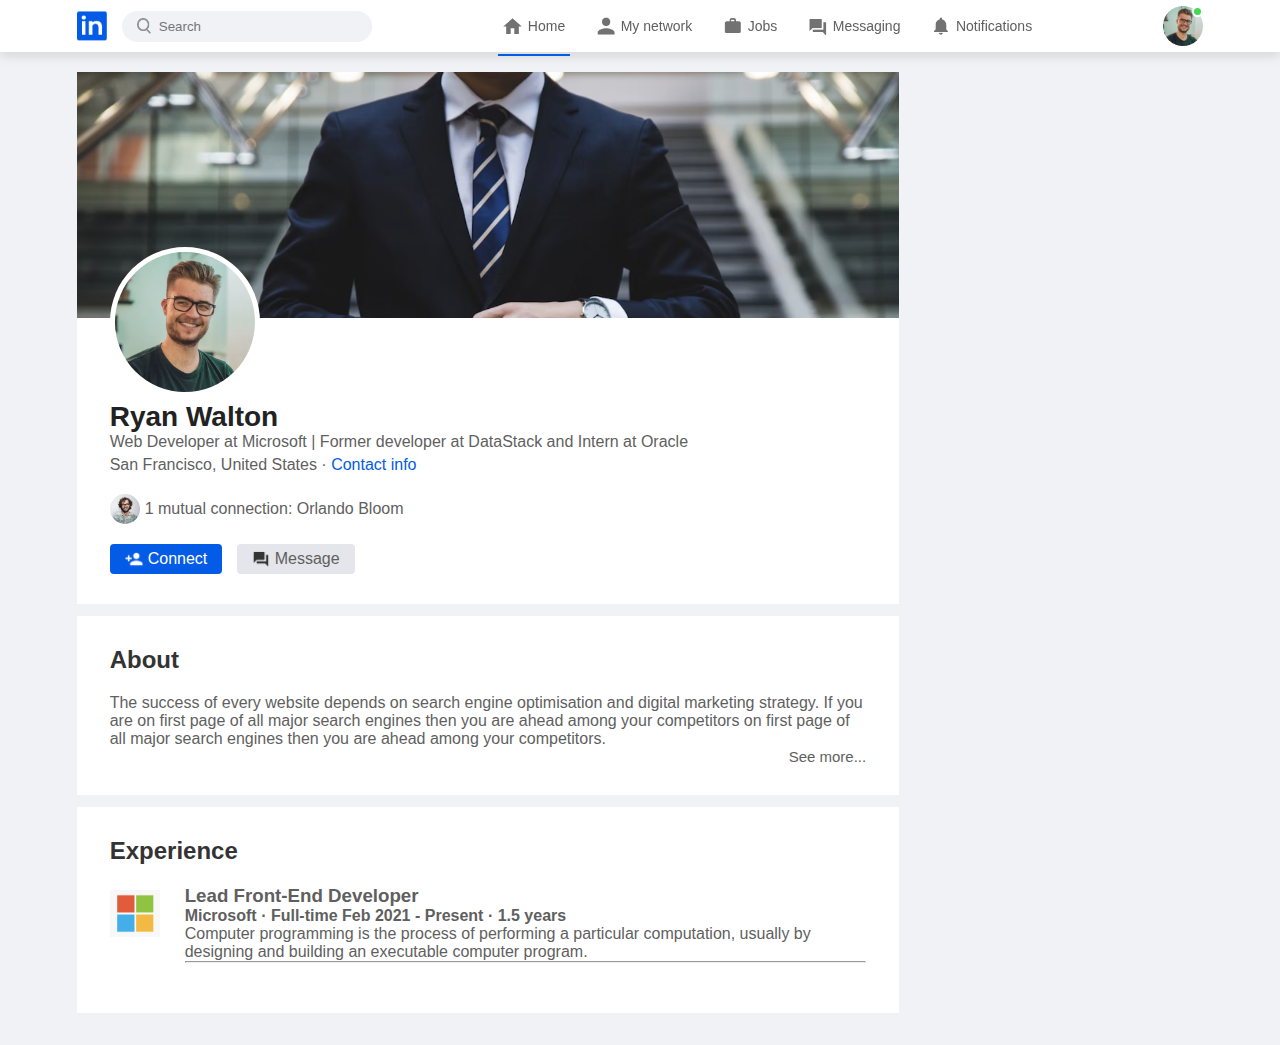
==== profile.html @ 848005b7 ".." ====
<!DOCTYPE html>
<html lang="en">
<head>
    <meta charset="UTF-8">
    <meta http-equiv="X-UA-Compatible" content="IE=edge">
    <meta name="viewport" content="width=device-width, initial-scale=1.0">
    <title>Social Media Website</title>
    <link rel="stylesheet" href="style.css">
</head>
<body>

<nav class="navbar">
    <div class="navbar-left">
        <a href="index.html" class="logo"><img src="images/logo.png"> </a>
        <div class="search-box">
            <img src="images/search.png">
            <input type="text" placeholder="Search">
        </div>
    </div>
    <div class="navbar-center">
        <ul>
            <li><a href="#" class="active-link"><img src="images/home.png"><span>Home</span> </a> </li>
            <li><a href="#"><img src="images/network.png"><span>My network</span> </a> </li>
            <li><a href="#"><img src="images/jobs.png"><span>Jobs</span> </a> </li>
            <li><a href="#"><img src="images/message.png"><span>Messaging</span> </a> </li>
            <li><a href="#"><img src="images/notification.png"><span>Notifications</span> </a> </li>
        </ul>
    </div>
    <div class="navbar-right">
        <div class="online">
            <img src="images/user-1.png" class="nav-profile-img" onclick="toggleMenu()">
        </div>
    </div>
<!-----------profile-drop-down-menu-------->
<div class="profile-menu-wrap" id="profileMenu">
    <div class="profile-menu">
        <div class="user-info">
            <img src="images/user-1.png">
            <div>
                <h3>Ryan Walton</h3>
                <a href="#">See your profile</a>
            </div>
        </div>
        <hr>
        <a href="#" class="profile-menu-link">
            <img src="images/feedback.png">
            <p>Give Feedback</p>
            <span>></span>
        </a>
        <a href="#" class="profile-menu-link">
            <img src="images/setting.png">
            <p>Settings & Privacy</p>
            <span>></span>
        </a>
        <a href="#" class="profile-menu-link">
            <img src="images/help.png">
            <p>Help & Support</p>
            <span>></span>
        </a>
        <a href="#" class="profile-menu-link">
            <img src="images/display.png">
            <p>Display & Accessibility</p>
            <span>></span>
        </a>
        <a href="#" class="profile-menu-link">
            <img src="images/logout.png">
            <p>Logout</p>
            <span>></span>
        </a>
    </div>
</div>



</nav>


<!-----------navbar close------------>

<div class="container">
<div class="profile-main">
    <div class="profile-container">
        <img src="images/cover-pic.png" width="100%">
        <div class="profile-container-inner">
            <img src="images/user-1.png" class="profile-pic">
            <h1>Ryan Walton</h1>
            <b>Web Developer at Microsoft | Former developer at DataStack
            and Intern at Oracle</b>
            <p>San Francisco, United States &middot; <a href="#">Contact info</a></p>
            <div class="mutual-connection">
                <img src="images/user-2.png">
                <span>1 mutual connection: Orlando Bloom</span>
            </div>
            <div class="profile-btn">
                <a href="#" class="primary-btn"><img src="images/connect.png">Connect</a>
                <a href="#"><img src="images/chat.png">Message</a>
            </div>
        </div>
    </div>

    <div class="profile-description">
        <h2>About</h2>
        <p>The success of every website depends on search engine optimisation and digital 
        marketing strategy. If you are on first page of all major search engines then you 
        are ahead among your competitors on first page of all major search engines then you 
        are ahead among your competitors.</p>
        <a href="#" class="see-more-link">See more...</a>
    </div>
    <div class="profile-description">
        <h2>Experience</h2>
        <div class="profile-desc-row">
            <img src="images/microsoft.png">
            <div>
                <h3>Lead Front-End Developer</h3>
                <b>Microsoft &middot; Full-time</b>
                <b>Feb 2021 - Present &middot; 1.5 years</b>
                <p>Computer programming is the process of performing a particular
                computation, usually by designing and building an executable computer 
                program.</p>
                <hr>
            </div>
        </div>
    </div>

</div>

<!-----------profile-sidebar------------>

    <div class="profile-sidebar"></div>
</div>
    
<script>

    let profileMenu = document.getElementById("profileMenu");

    function toggleMenu(){
        profileMenu.classList.toggle("open-menu");
    }

</script>

</body>
</html>
---- style.css ----
*{
    margin: 0;
    padding: 0;
    font-family: 'Poppins', sans-serif;
    box-sizing: border-box;
}
body{
    background: #f0f2f5;
    color: #5f5f5f;
}
a{
    text-decoration: none;
    color: #5f5f5f;
}
.navbar{
    display: flex;
    align-items: center;
    justify-content: space-between;
    background: #fff;
    padding: 6px 6%;
    position: sticky;
    top: 0;
    z-index: 100;
    box-shadow: 0 5px 10px rgba(0, 0, 0, 0.1);
}
.logo img{
    width: 30px;
    margin-right: 15px;
    display: block;
}
.navbar-center ul li{
    display: inline-block;
    list-style: none;
}
.navbar-center ul li a{
    display: flex;
    align-items: center;
    font-size: 14px;
    margin: 5px 8px;
    padding-right: 5px;
    position: relative;
}
.navbar-center ul li a img{
    width: 30px;
}
.navbar-center ul li a::after{
    content: '';
    width: 0;
    height: 2px;
    background: #045be6;
    position: absolute;
    bottom: -15px;
    transition: width 0.3s;
}
.navbar-center ul li a:hover::after,
.navbar-center ul li a.active-link::after
{
    width: 100%;
}
.nav-profile-img{
    width: 40px;
    border-radius: 50%;
    display: block;
    cursor: pointer;
    position: relative;
}
.online{
    position: relative;
}
.online::after{
    content: '';
    width: 7px;
    height: 7px;
    border: 2px solid #fff;
    border-radius: 50%;
    right: 0px;
    top: 0px;
    background: #41db51;
    position: absolute;
}
.search-box{
    background: #f0f2f5;
    width: 250px;
    border-radius: 20px;
    display: flex;
    align-items: center;
    padding: 0 15px;
}
.navbar-left{
    display: flex;
    align-items: center;
}
.search-box img{
    width: 14px;
}
.search-box input{
    width: 100%;
    background: transparent;
    padding: 8px;
    outline: none;
    border: 0;
}

/*-------------------navbar end ----------------*/

.container{
    padding: 20px 6%;
    display: flex;
    flex-wrap: wrap;
    justify-content: space-between;
}

/*-------------------left sidebar------------*/

.left-sidebar{
    flex-basis: 25%;
    align-self: flex-start;
    position: sticky;
    top: 73px;
}
.sidebar-profile-box{
    background: #fff;
}
.sidebar-profile-info{
    padding: 0 25px;
}
.sidebar-profile-info img{
    width: 90px;
    border-radius: 50%;
    background: #fff;
    padding: 4px;
    margin-top: -45px;
}
.sidebar-profile-info h1{
    font-size: 20px;
    font-weight: 600;
    color: #222;
}
.sidebar-profile-info h3{
    font-size: 14px;
    font-weight: 500;
    color: #777;
}
.sidebar-profile-info ul{
    list-style: none;
    margin: 20px 0;
}
.sidebar-profile-info ul li{
    width: 100%;
    margin: 5px 0;
    font-size: 13px;
}
.sidebar-profile-info ul li span{
    float: right;
    color: #045be6;
}
.sidebar-profile-link{
    display: flex;
    align-items: center;
    border-top: 1px solid #ccc;
}
.sidebar-profile-link a{
    flex-basis: 50%;
    display: flex;
    align-items: center;
    justify-content: center;
    padding: 15px 0;
    font-size: 13px;
    border-left: 1px solid #ccc;
}
.sidebar-profile-link a:first-child{
    border-left: 0;
}
.sidebar-profile-link a img{
    width: 20px;
    margin-right: 10px;
}
.sidebar-activity{
    background: #fff;
    padding: 5px 25px;
    margin: 12px 0;
}
.sidebar-activity h3{
    color: #777;
    font-size: 14px;
    font-weight: 500;
    margin: 20px 0 10px;
}
.sidebar-activity a{
    display: flex;
    align-items: center;
    font-size: 12px;
    font-weight: 500;
    color: #888;
    margin: 3px 0;
}
.sidebar-activity a img{
    width: 20px;
    margin-right: 10px;
}
.discover-more-link{
    border-top: 1px solid #ccc;
    text-align: center;
    margin-top: 20px;
    margin-left: -25px;
    margin-right: -25px;
}
.discover-more-link a{
    color: #045be6;
    display: inline-block;
    margin: 10px 0;
}

/*-------------------right sidebar------------*/
.right-sidebar{
    flex-basis: 25%;
    align-self: flex-start;
    position: sticky;
    top: 73px;
}
.sidebar-news{
    background: #fff;
    padding: 10px 25px;
}
.info-icon{
    width: 15px;
    float: right;
    margin-top: 15px;
}
.sidebar-news h3{
    font-size: 18px;
    font-weight: 600;
    color: #333;
    margin: 10px 0 30px;
}
.sidebar-news a{
    display: block;
    font-size: 12px;
    font-weight: 600;
    margin-top: 10px;
    margin-bottom: -5px;
}
.sidebar-news span{
    font-size: 12px;
}
.sidebar-news .read-more-link{
    color: #045be6;
    font-weight: 500;
    margin: 20px 0 10px;
}
.sidebar-ad{
    background: #fff;
    padding: 15px 25px;
    text-align: center;
    margin: 12px 0;
    font-size: 12px;
}
.sidebar-ad img{
    width: 60px;
    border-radius: 50%;
    margin: 4px;
}
.sidebar-ad small{
    float: right;
    font-weight: 500;
}
.sidebar-ad p{
    margin-top: 30px;
    margin-bottom: 10px;
}
.sidebar-ad b{
    display: block;
    font-weight: 500;
    margin-top: 10px;
}
.ad-link{
    display: inline-block;
    border: 1px solid #045be6;
    border-radius: 30px;
    padding: 5px 15px;
    color: #045be6;
    font-weight: 500;
    margin: 20px auto 10px;
}
.sidebar-useful-links{
    padding: 15px 25px;
    text-align: center;
}
.sidebar-useful-links a{
    display: inline-block;
    font-size: 14px;
    margin: 4px 2px;
}
.copyright-msg{
    display: flex;
    align-items: center;
    justify-content: center;
    font-size: 12px;
    margin-top: 10px;
    font-weight: 500;
}
.copyright-msg img{
    width: 18px;
    margin-right: 4px;
}

/*-------------------main content------------*/
.main-content{
    flex-basis: 47%;
}
.create-post{
    background: #fff;
}
.create-post-input{
    padding: 20px 25px 10px;
    display: flex;
    align-items: flex-start;
}
.create-post-input img{
    width: 35px;
    border-radius: 50%;
    margin-right: 10px;
}
.create-post-input textarea{
    width: 100%;
    border: 0;
    outline: 0;
    resize: none;
    background: transparent;
    margin-top: 8px;
}
::placeholder{
    font-weight: 500;
}
.create-post-links{
    display: flex;
    align-items: flex-start;
}
.create-post-links li{
    list-style: none;
    border-top: 1px solid #ccc;
    border-right: 1px solid #ccc;
    flex-basis: 25%;
    height: 40px;
    font-size: 13px;
    display: flex;
    align-items: center;
    justify-content: center;
    cursor: pointer;
}
.create-post-links li img{
    width: 15px;
    margin-right: 5px;
}
.create-post-links li:last-child{
    background: #045be6;
    color: #fff;
    border-top: 0;
    border-right: 0;
}
.sort-by{
    display: flex;
    align-items: center;
    margin: 10px 0;
}
.sort-by hr{
    flex: 1;
    border: 0;
    height: 1px;
    background: #ccc;
}
.sort-by p{
    font-size: 13px;
    padding-left: 5px;
}
.sort-by p span{
    font-weight: 600;
    cursor: pointer;
}
.sort-by p span img{
    width: 12px;
    margin-left: 3px;
}
.post{
    background: #fff;
    padding: 20px 25px 5px;
    margin: 5px 0 15px;
}
.post-author{
    display: flex;
    align-items: flex-start;
    margin-bottom: 20px;
}
.post-author img{
    width: 35px;
    border-radius: 50%;
    margin-right: 10px;
    margin-top: 5px;
}
.post-author h1{
    font-size: 18px;
    font-weight: 600;
    color: #333;
}
.post-author small{
    display: block;
    margin-bottom: -2px;
}
.post p{
    font-size: 14px;
    margin-bottom: 15px;
}
.post-stats{
    display: flex;
    flex-wrap: wrap;
    align-items: center;
    justify-content: space-between;
    font-size: 12px;
    border-bottom: 1px solid #ccc;
    padding-bottom: 6px;
}
.post-stats div{
    display: flex;
    align-items: center;
}
.post-stats img{
    width: 15px;
    margin-right: -5px;
}
.liked-users{
    margin-left: 10px;
}
.post-activity{
    display: flex;
    align-items: center;
    justify-content: space-between;
    padding: 10px 0;
    font-size: 14px;
    font-weight: 500;
}
.post-activity div{
    display: flex;
    align-items: center;
}
.post-activity-user-icon{
    width: 22px;
    border-radius: 50%;
}
.post-activity-arrow-icon{
    width: 12px;
    margin-left: 5px;
}
.post-activity-link img{
    width: 18px;
    margin-right: 8px;
}
/*-----------------profile-drop-down-menu---------------*/
.profile-menu-wrap{
    position: absolute;
    top: 100%;
    right: 5%;
    width: 320px;
    max-height: 0;
    overflow: hidden;
    transition: max-height 0.5s;
}
.profile-menu-wrap.open-menu{
    max-height: 400px;
}
.profile-menu{
    background: #222;
    color: #fff;
    padding: 20px;
    margin: 10px;
}
.user-info{
    display: flex;
    align-items: center;
}
.user-info img{
    width: 50px;
    border-radius: 50%;
    margin-right: 15px;
}
.user-info h3{
    font-weight: 500;
    margin-bottom: -7px;
}
.user-info a{
    color: #c9dbf8;
    font-size: 13px;
}
.profile-menu hr{
    border: 0;
    height: 1px;
    width: 100%;
    background: #fff;
    margin: 15px 0 10px;
}
.profile-menu-link{
    display: flex;
    align-items: center;
    color: #fff;
    margin: 12px 0;
    font-size: 14px;
}
.profile-menu-link p{
    width: 100%;
}
.profile-menu-link img{
    width: 35px;
    border-radius: 50%;
    margin-right: 15px;
}

/*--------------profile-page-----------*/
.profile-main{
    flex-basis: 73%;
}
.profile-sidebar{
    flex-basis: 25%;
    align-self: flex-start;
    position: sticky;
    top: 73%;
}
.profile-container{
    background: #fff;
}
.profile-container-inner{
    padding: 0 4% 10px;
}
.profile-pic{
    width: 150px;
    border-radius: 50%;
    margin-top: -75px;
    padding: 5px;
    background: #fff;
}
.profile-container h1{
    font-size: 28px;
    font-weight: 600;
    color: #222;
}
.profile-container b{
    font-weight: 500;
}
.profile-container p{
    margin-top: 5px
}
.profile-container p a{
    color: #045be6;
    font-weight: 500;
}
.mutual-connection{
    display: flex;
    align-items: center;
    margin: 20px 0;
}
.mutual-connection img{
    width: 30px;
    border-radius: 50%;
    margin-right: 5px;
}
.profile-btn{
    margin: 20px 0;
}
.profile-btn a{
    display: inline-flex;
    align-items: center;
    background: #e4e6eb;
    padding: 6px 15px;
    border-radius: 4px;
    margin-right: 10px;
}
.profile-btn a img{
    width: 18px;
    margin-right: 5px;
}
.profile-btn .primary-btn{
    background: #045be6;
    color: #fff;
}
.profile-description{
    background: #fff;
    padding: 20px 4% 30px;
    margin: 12px 0;
}
.profile-description h2{
    color: #333;
    margin: 10px 0 20px;
    font-weight: 600;
}
.see-more-link{
    display: block;
    text-align: right;
    font-size: 15px;
}
.profile-desc-row{
    display: flex;
    align-items: flex-start;
    margin: 20px 0;
}
.profile-desc-row img{
    width: 50px;
    margin-right: 25px;
    margin-top: 5px;
}
.profile-desc-row div{
    width: 100%;
}
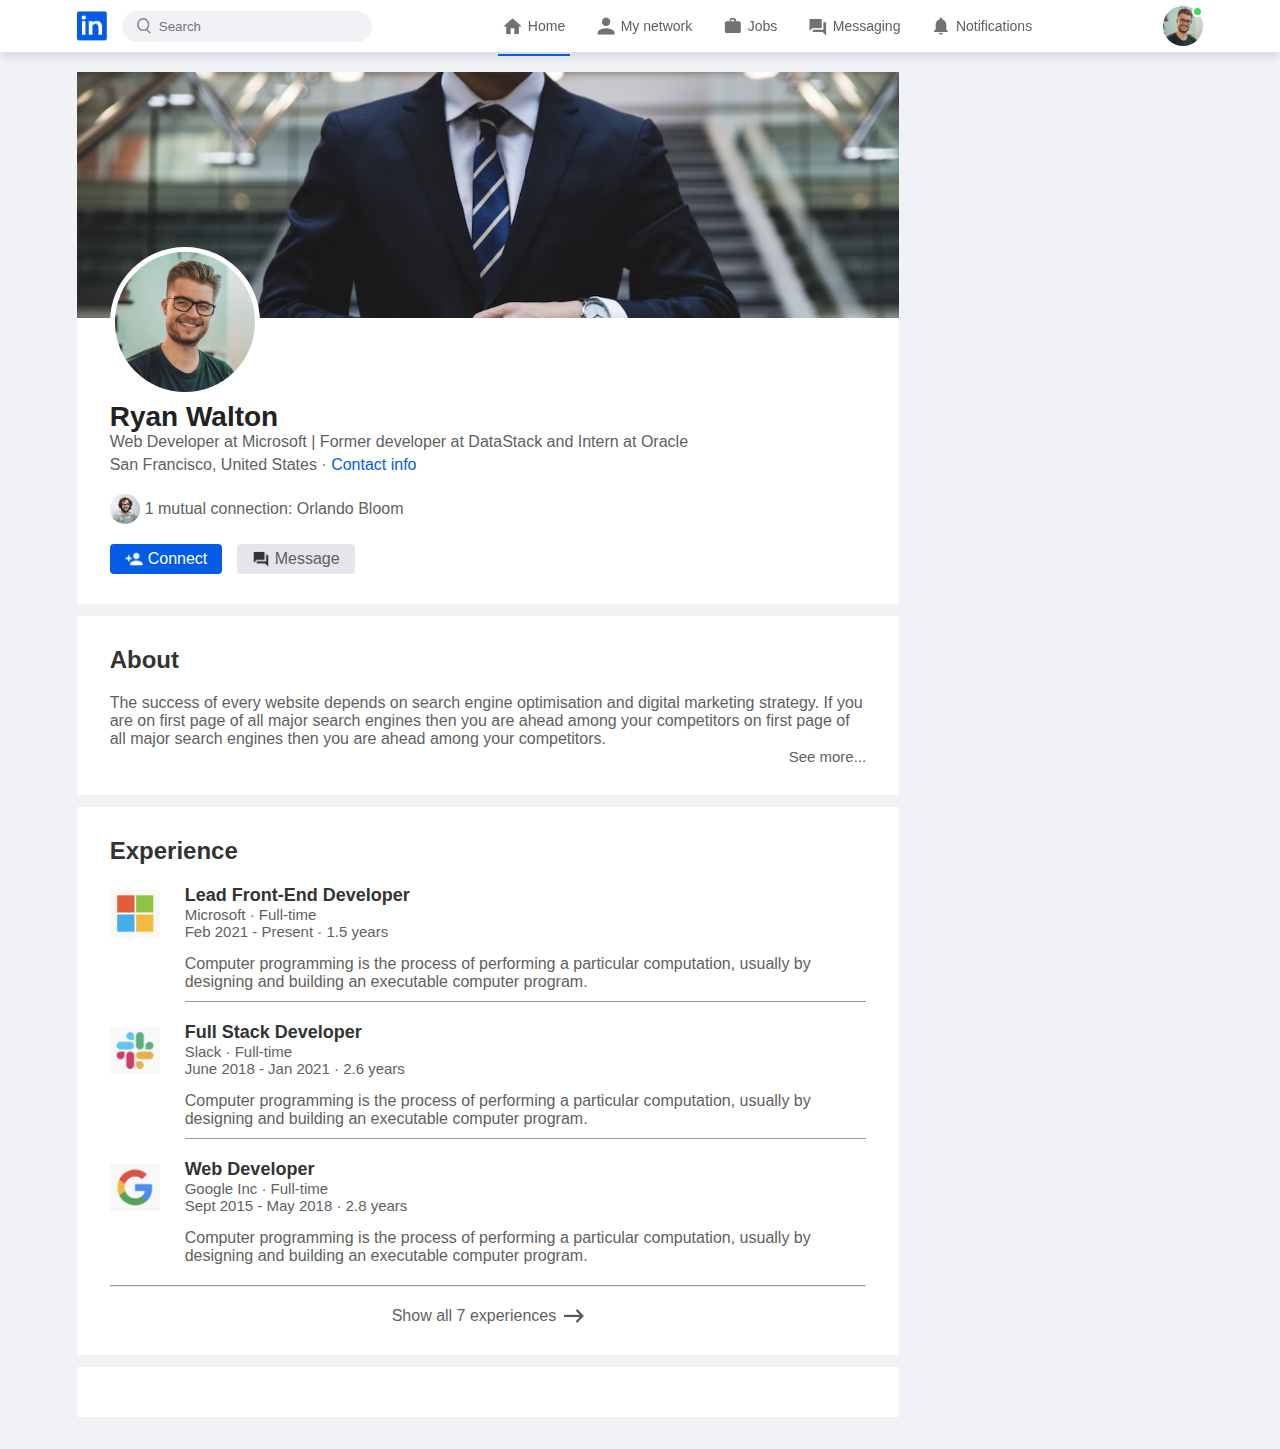
==== commit 168756b6: ".." ====
--- a/profile.html
+++ b/profile.html
@@ -120,6 +120,35 @@
                 <hr>
             </div>
         </div>
+        <div class="profile-desc-row">
+            <img src="images/slack.png">
+            <div>
+                <h3>Full Stack Developer</h3>
+                <b>Slack &middot; Full-time</b>
+                <b>June 2018 - Jan 2021 &middot; 2.6 years</b>
+                <p>Computer programming is the process of performing a particular
+                computation, usually by designing and building an executable computer 
+                program.</p>
+                <hr>
+            </div>
+        </div>
+        <div class="profile-desc-row">
+            <img src="images/google.png">
+            <div>
+                <h3>Web Developer</h3>
+                <b>Google Inc &middot; Full-time</b>
+                <b>Sept 2015 - May 2018 &middot; 2.8 years</b>
+                <p>Computer programming is the process of performing a particular
+                computation, usually by designing and building an executable computer 
+                program.</p>
+            </div>
+        </div>
+        <hr>
+        <a href="#" class="experience-link">Show all 7 experiences <img src="images/right-arrow.png"></a>
+    </div>
+
+    <div class="profile-description">
+        
     </div>
 
 </div>
--- a/style.css
+++ b/style.css
@@ -607,4 +607,33 @@
 }
 .profile-desc-row div{
     width: 100%;
+}
+.profile-desc-row h3{
+    font-size: 18px;
+    font-weight: 600;
+    color: #333;
+}
+.profile-desc-row b{
+    display: block;
+    font-weight: 500;
+    font-size: 15px;
+}
+.profile-desc-row p{
+    margin-top: 15px;
+}
+.profile-desc-row hr{
+    border: 0;
+    border-bottom: 1px solid #999;
+    margin-top: 10px;
+}
+.experience-link{
+    display: flex;
+    align-items: center;
+    justify-content: center;
+    padding-top: 20px;
+    font-weight: 500;
+}
+.experience-link img{
+    width: 20px;
+    margin-left: 8px;
 }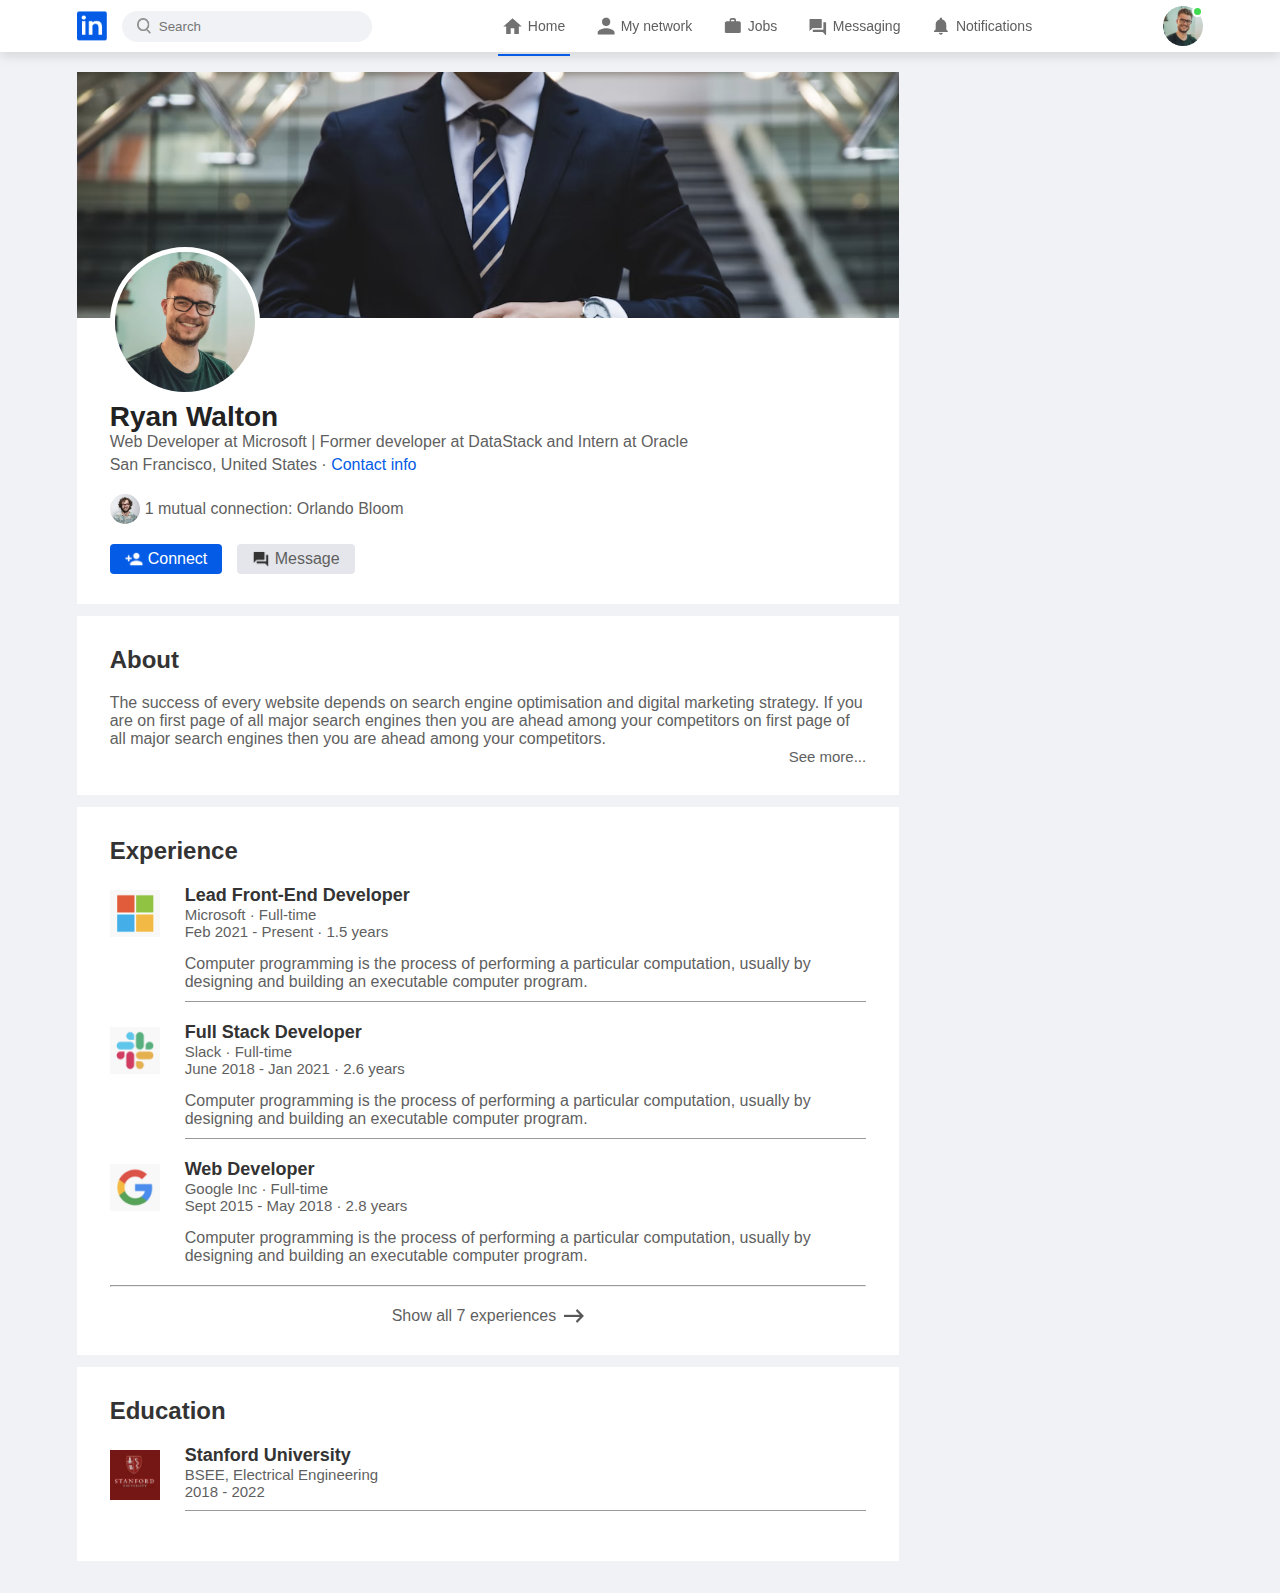
==== commit b0e0f10b: ".." ====
--- a/profile.html
+++ b/profile.html
@@ -148,7 +148,16 @@
     </div>
 
     <div class="profile-description">
-        
+        <h2>Education</h2>
+        <div class="profile-desc-row">
+            <img src="images/stanford.png">
+            <div>
+                <h3>Stanford University</h3>
+                <b>BSEE, Electrical Engineering</b>
+                <b>2018 - 2022</b>
+                <hr>
+            </div>
+        </div>
     </div>
 
 </div>
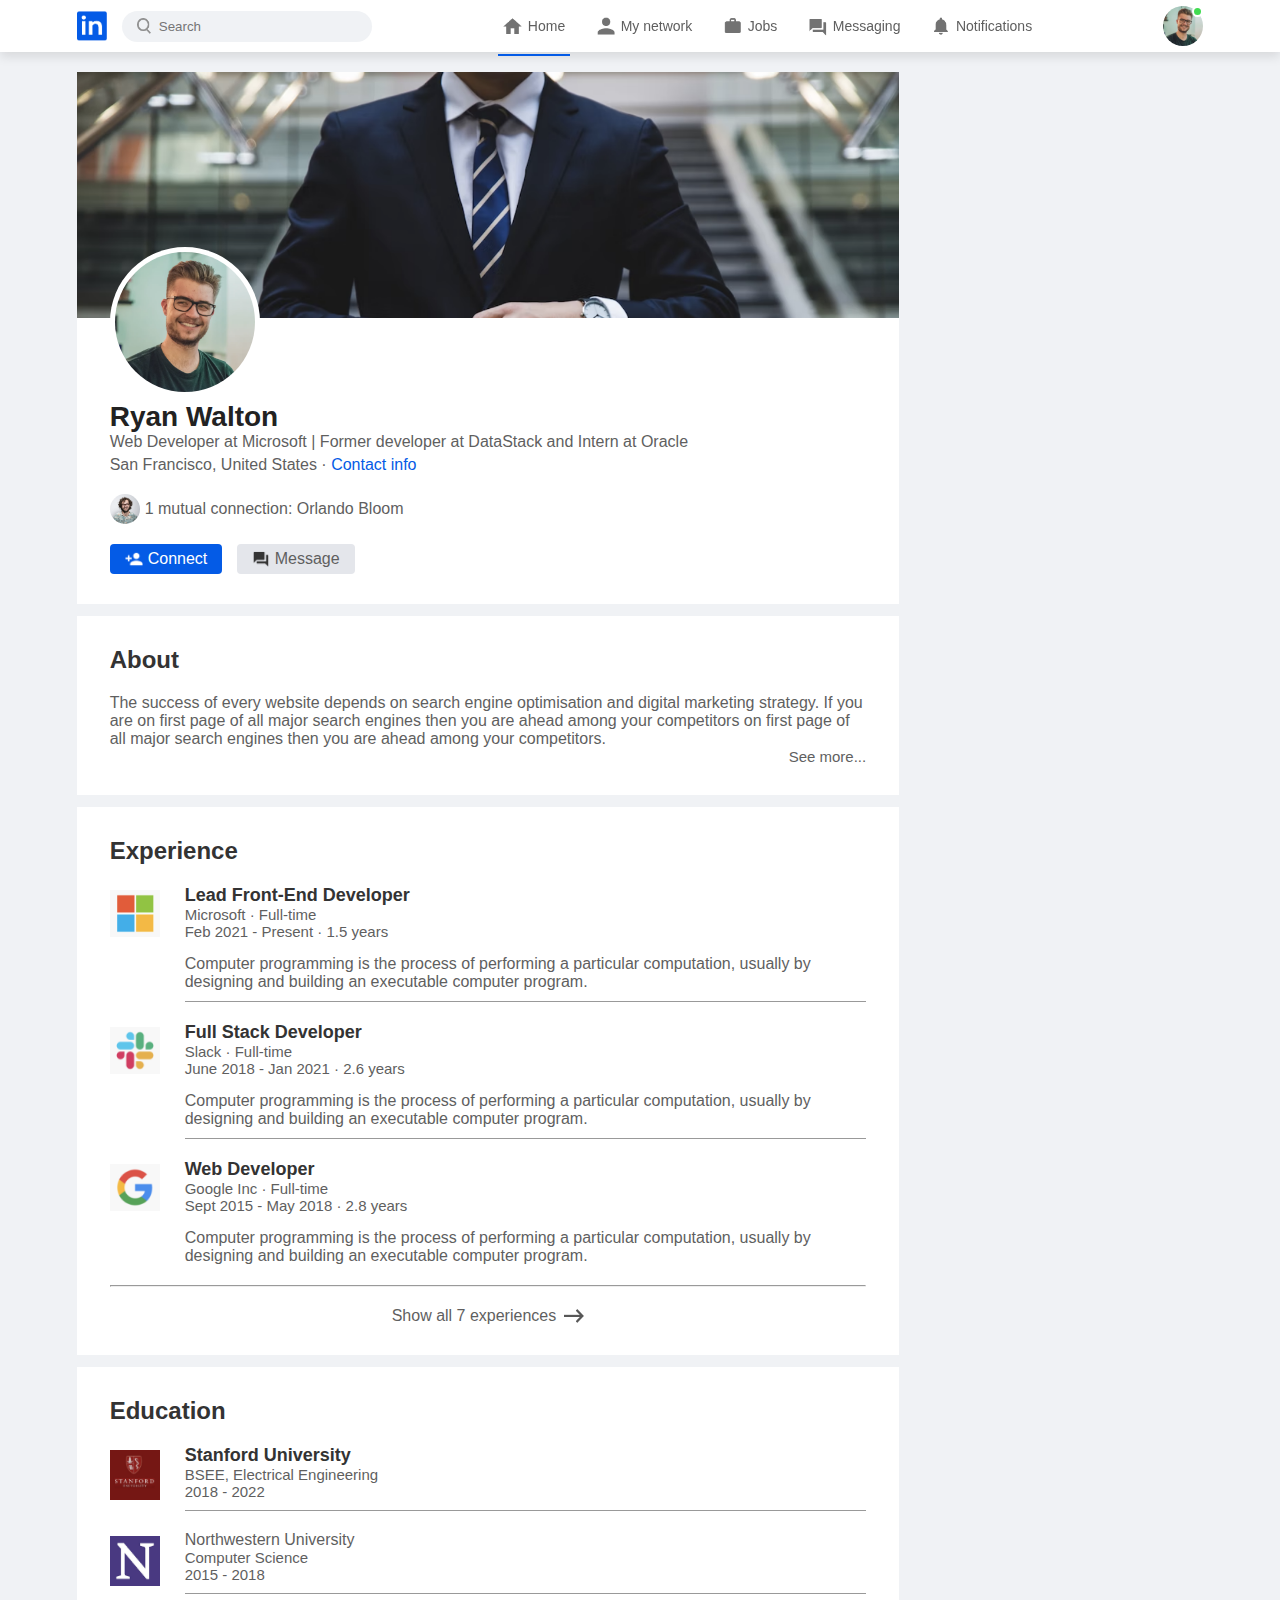
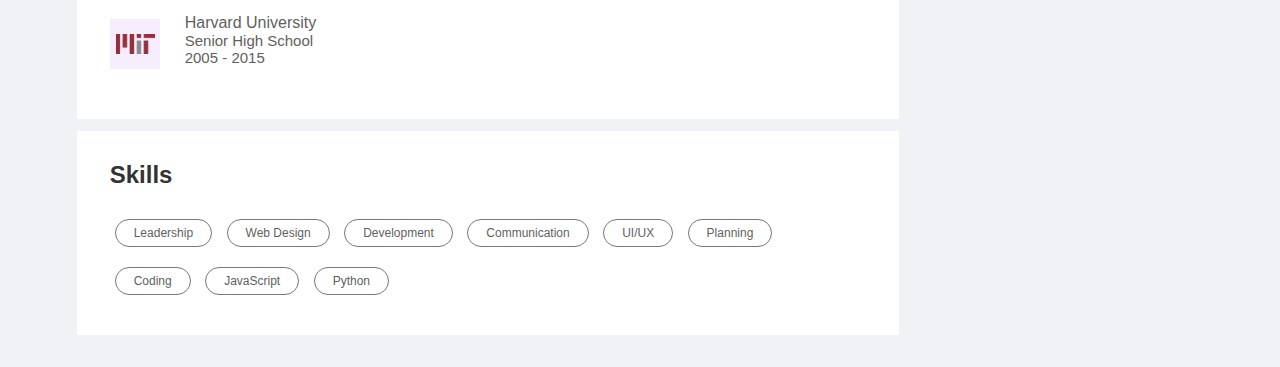
==== commit ff56f41f: ".." ====
--- a/profile.html
+++ b/profile.html
@@ -158,6 +158,33 @@
                 <hr>
             </div>
         </div>
+        <div class="profile-desc-row">
+            <img src="images/north.png">
+            <div>Northwestern University</h3>
+                <b>Computer Science</b>
+                <b>2015 - 2018</b>
+                <hr>
+            </div>
+        </div>
+        <div class="profile-desc-row">
+            <img src="images/mit.png">
+            <div>Harvard University</h3>
+                <b>Senior High School</b>
+                <b>2005 - 2015</b>
+            </div>
+        </div>
+    </div>
+    <div class="profile-description">
+        <h2>Skills</h2>
+        <a href="#" class="skills-btn">Leadership</a>
+        <a href="#" class="skills-btn">Web Design</a>
+        <a href="#" class="skills-btn">Development</a>
+        <a href="#" class="skills-btn">Communication</a>
+        <a href="#" class="skills-btn">UI/UX</a>
+        <a href="#" class="skills-btn">Planning</a>
+        <a href="#" class="skills-btn">Coding</a>
+        <a href="#" class="skills-btn">JavaScript</a>
+        <a href="#" class="skills-btn">Python</a>
     </div>
 
 </div>
--- a/style.css
+++ b/style.css
@@ -636,4 +636,13 @@
 .experience-link img{
     width: 20px;
     margin-left: 8px;
+}
+.skills-btn{
+    display: inline-block;
+    margin: 10px 5px;
+    padding: 6px 18px;
+    border: 1px solid #777;
+    border-radius: 30px;
+    font-size: 12px;
+    font-weight: 500;
 }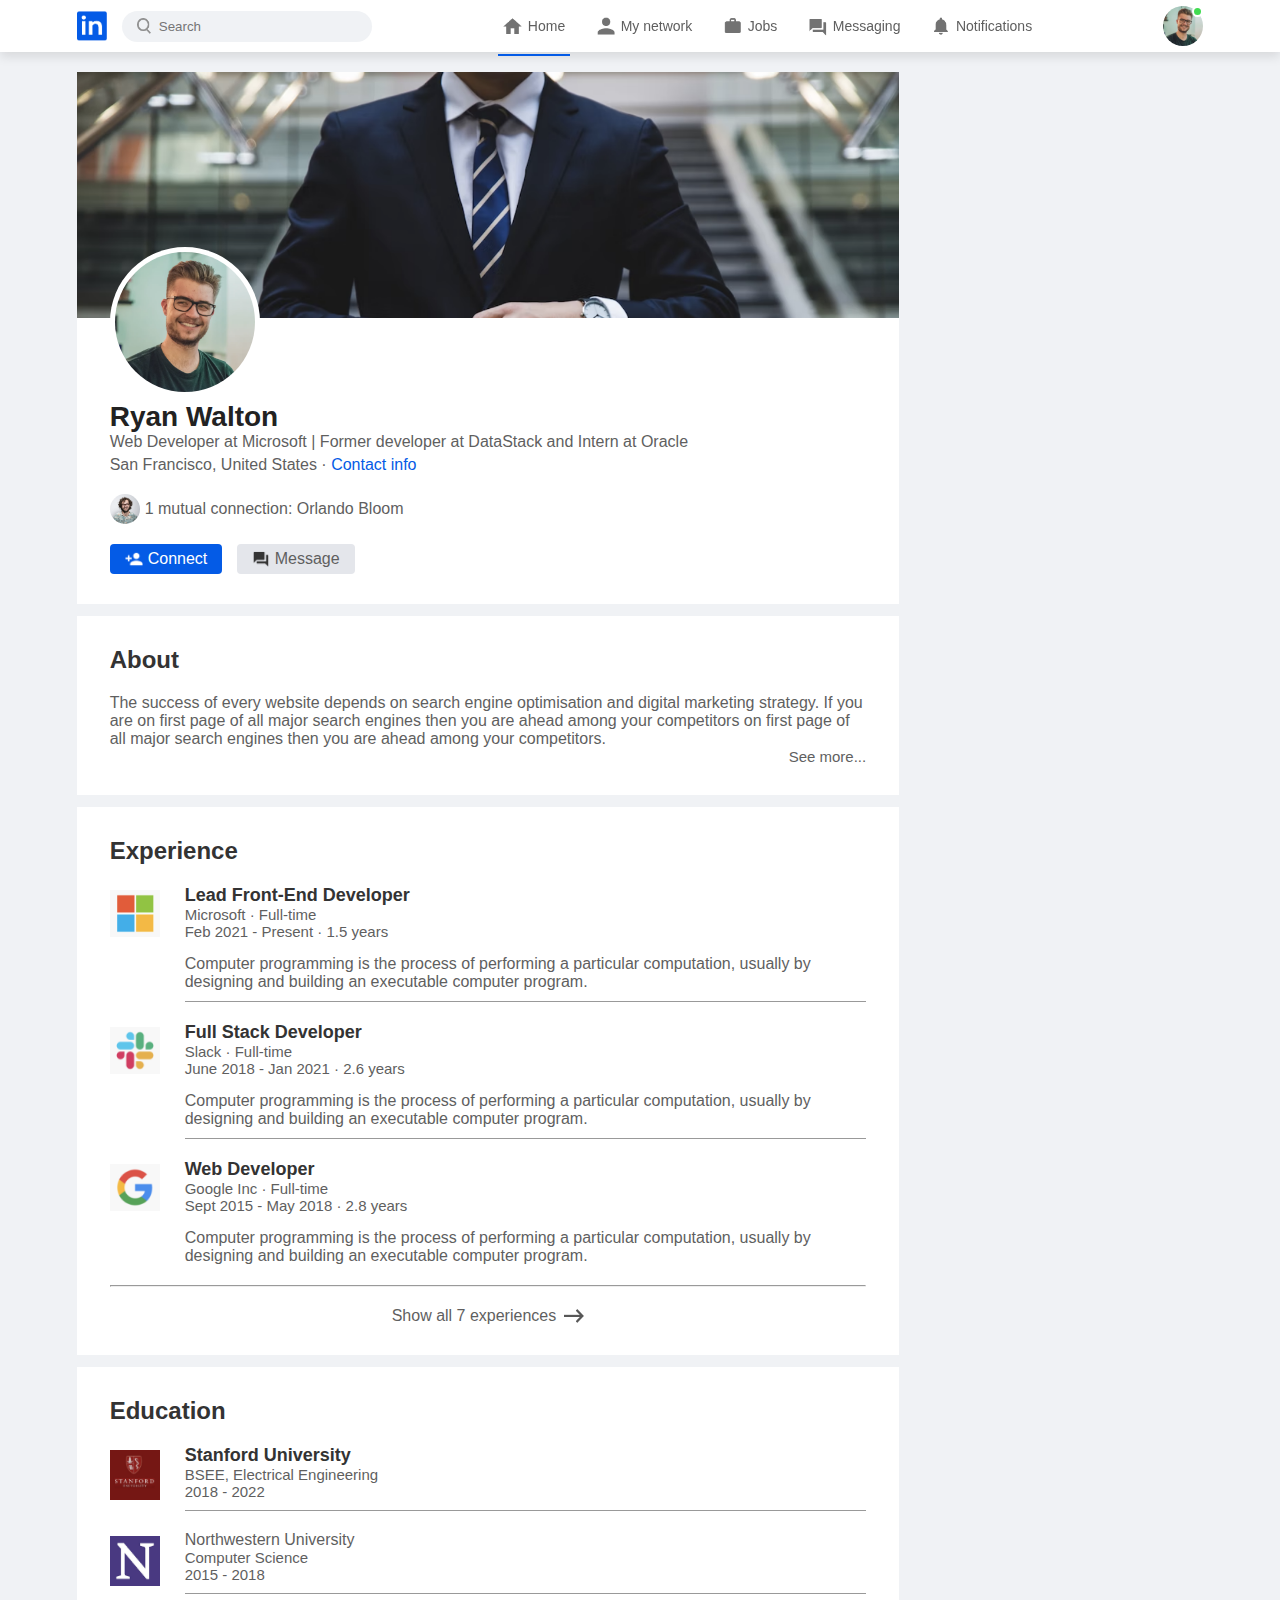
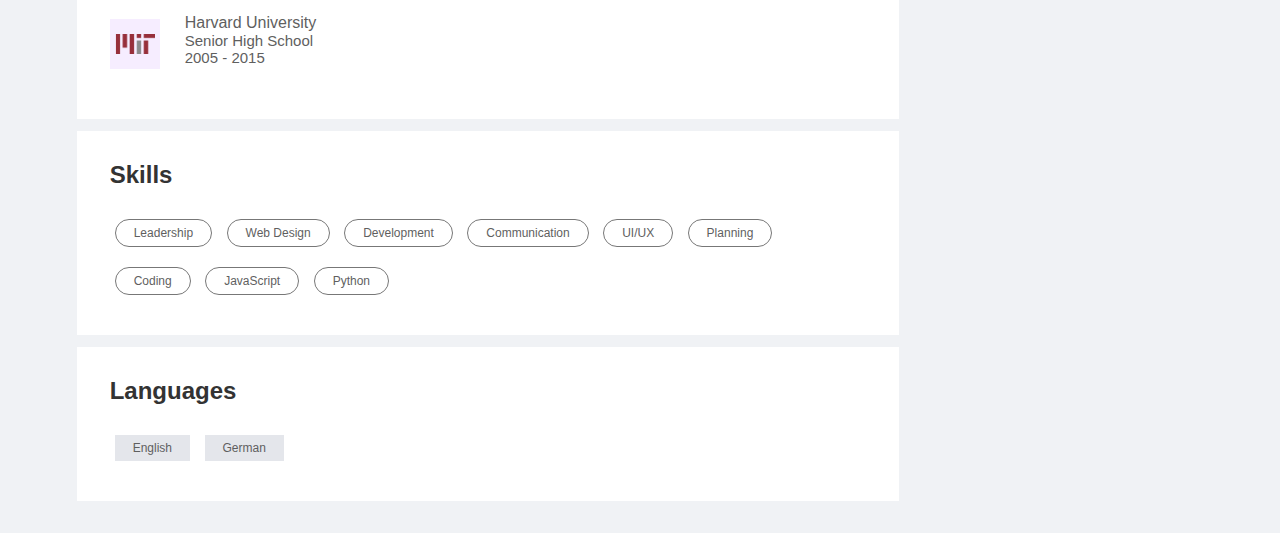
==== commit 7d94389f: ".." ====
--- a/profile.html
+++ b/profile.html
@@ -186,6 +186,11 @@
         <a href="#" class="skills-btn">JavaScript</a>
         <a href="#" class="skills-btn">Python</a>
     </div>
+    <div class="profile-description">
+        <h2>Languages</h2>
+        <a href="#" class="language-btn">English</a>
+        <a href="#" class="language-btn">German</a>
+    </div>
 
 </div>
 
--- a/style.css
+++ b/style.css
@@ -645,4 +645,12 @@
     border-radius: 30px;
     font-size: 12px;
     font-weight: 500;
+}
+.language-btn{
+    display: inline-block;
+    margin: 10px 5px;
+    padding: 6px 18px;
+    background:#e4e6eb;
+    font-size: 12px;
+    font-weight: 500;
 }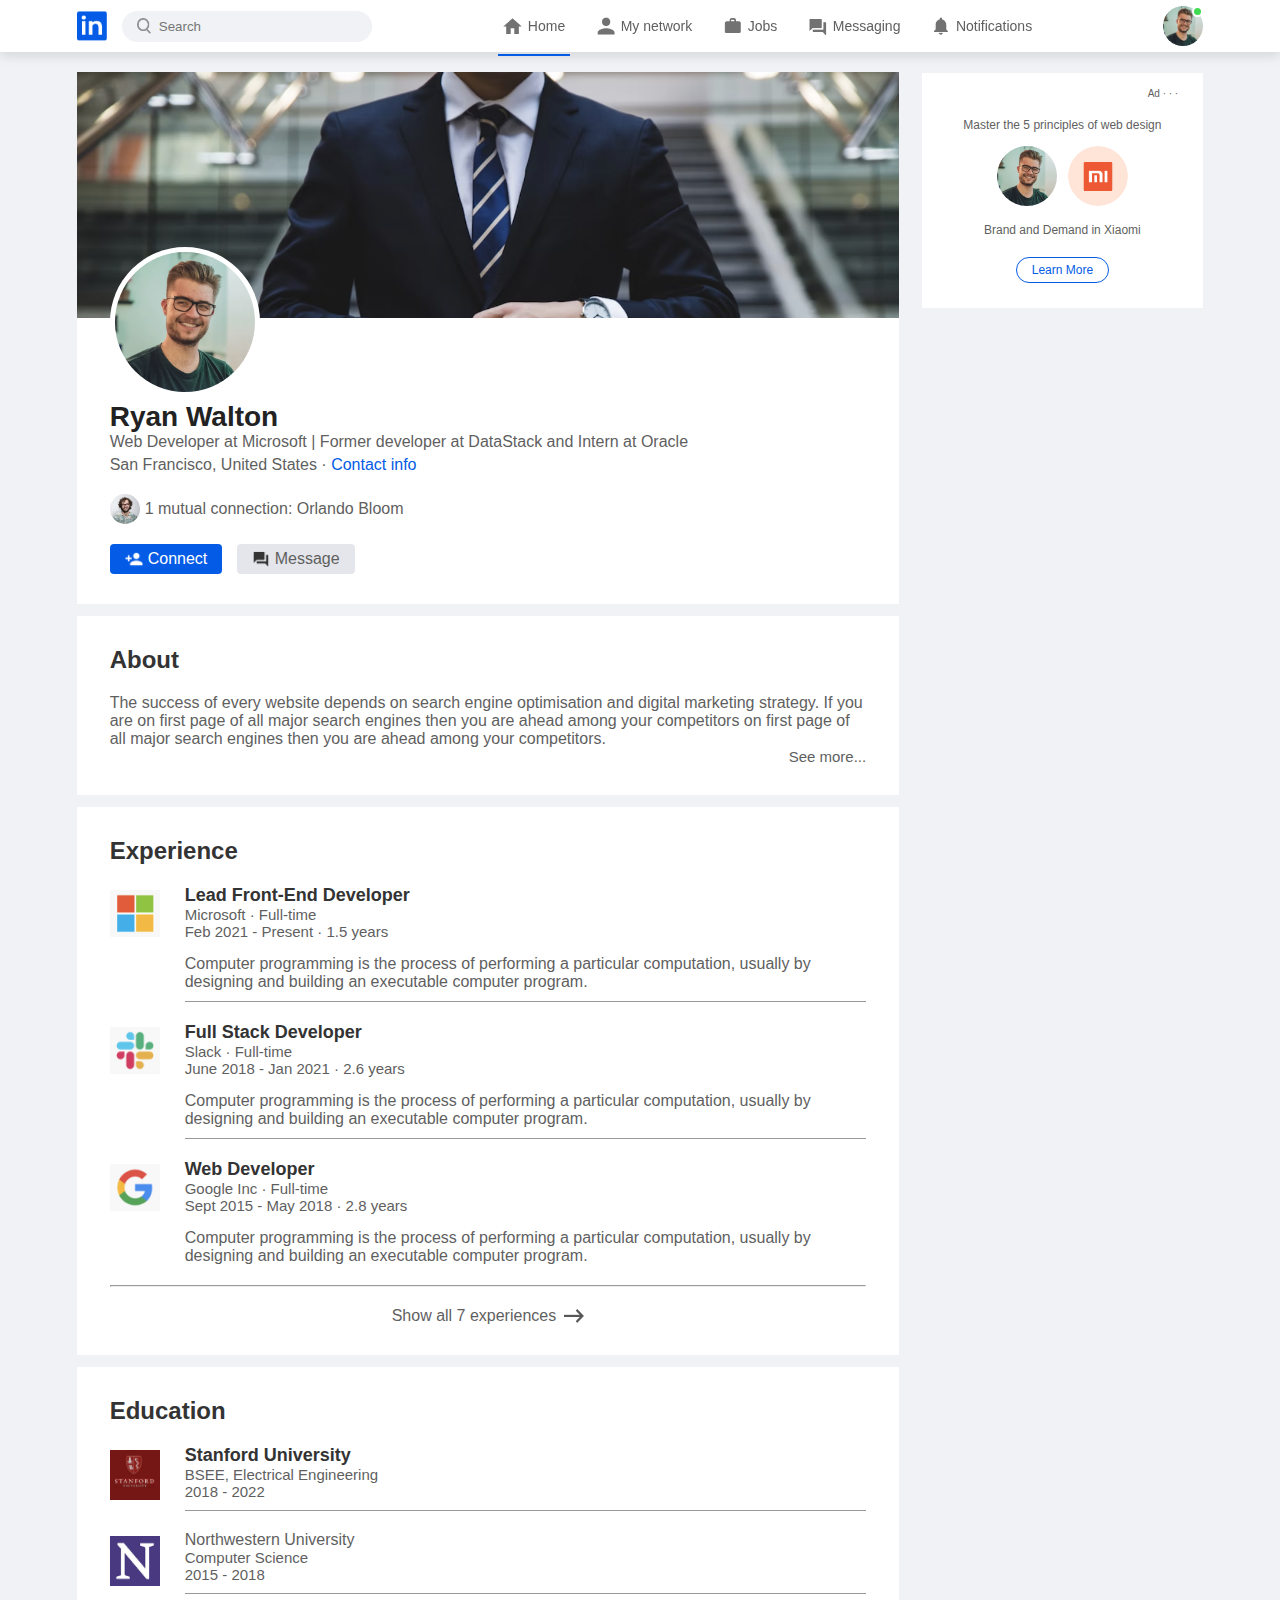
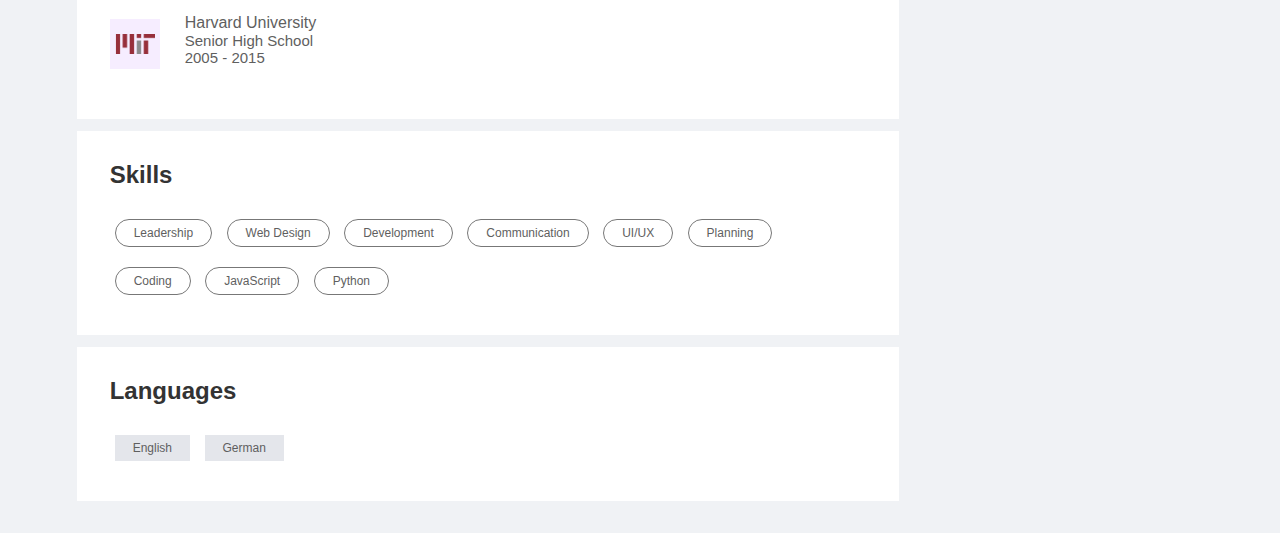
==== commit 01cf5de1: ".." ====
--- a/profile.html
+++ b/profile.html
@@ -196,9 +196,29 @@
 
 <!-----------profile-sidebar------------>
 
-    <div class="profile-sidebar"></div>
+    <div class="profile-sidebar">
+
+        <div class="sidebar-ad">
+            <small>Ad &middot; &middot; &middot;</small>
+            <p>Master the 5 principles of web design</p>
+            <div>
+                <img src="images/user-1.png">
+                <img src="images/mi-logo.png">
+            </div>
+            <b>Brand and Demand in Xiaomi</b>
+            <a href="#" class="ad-link">Learn More</a>
+        </div>
+
+        <div class="sidebar-people">
+            
+        </div>
+
+    </div>
 </div>
     
+
+
+
 <script>
 
     let profileMenu = document.getElementById("profileMenu");
--- a/style.css
+++ b/style.css
@@ -521,7 +521,7 @@
     flex-basis: 25%;
     align-self: flex-start;
     position: sticky;
-    top: 73%;
+    top: 73px;
 }
 .profile-container{
     background: #fff;
@@ -653,4 +653,8 @@
     background:#e4e6eb;
     font-size: 12px;
     font-weight: 500;
+}
+/*--------------profile-right-sidebar--------*/
+.profile-sidebar .sidebar-ad{
+    margin: 0;
 }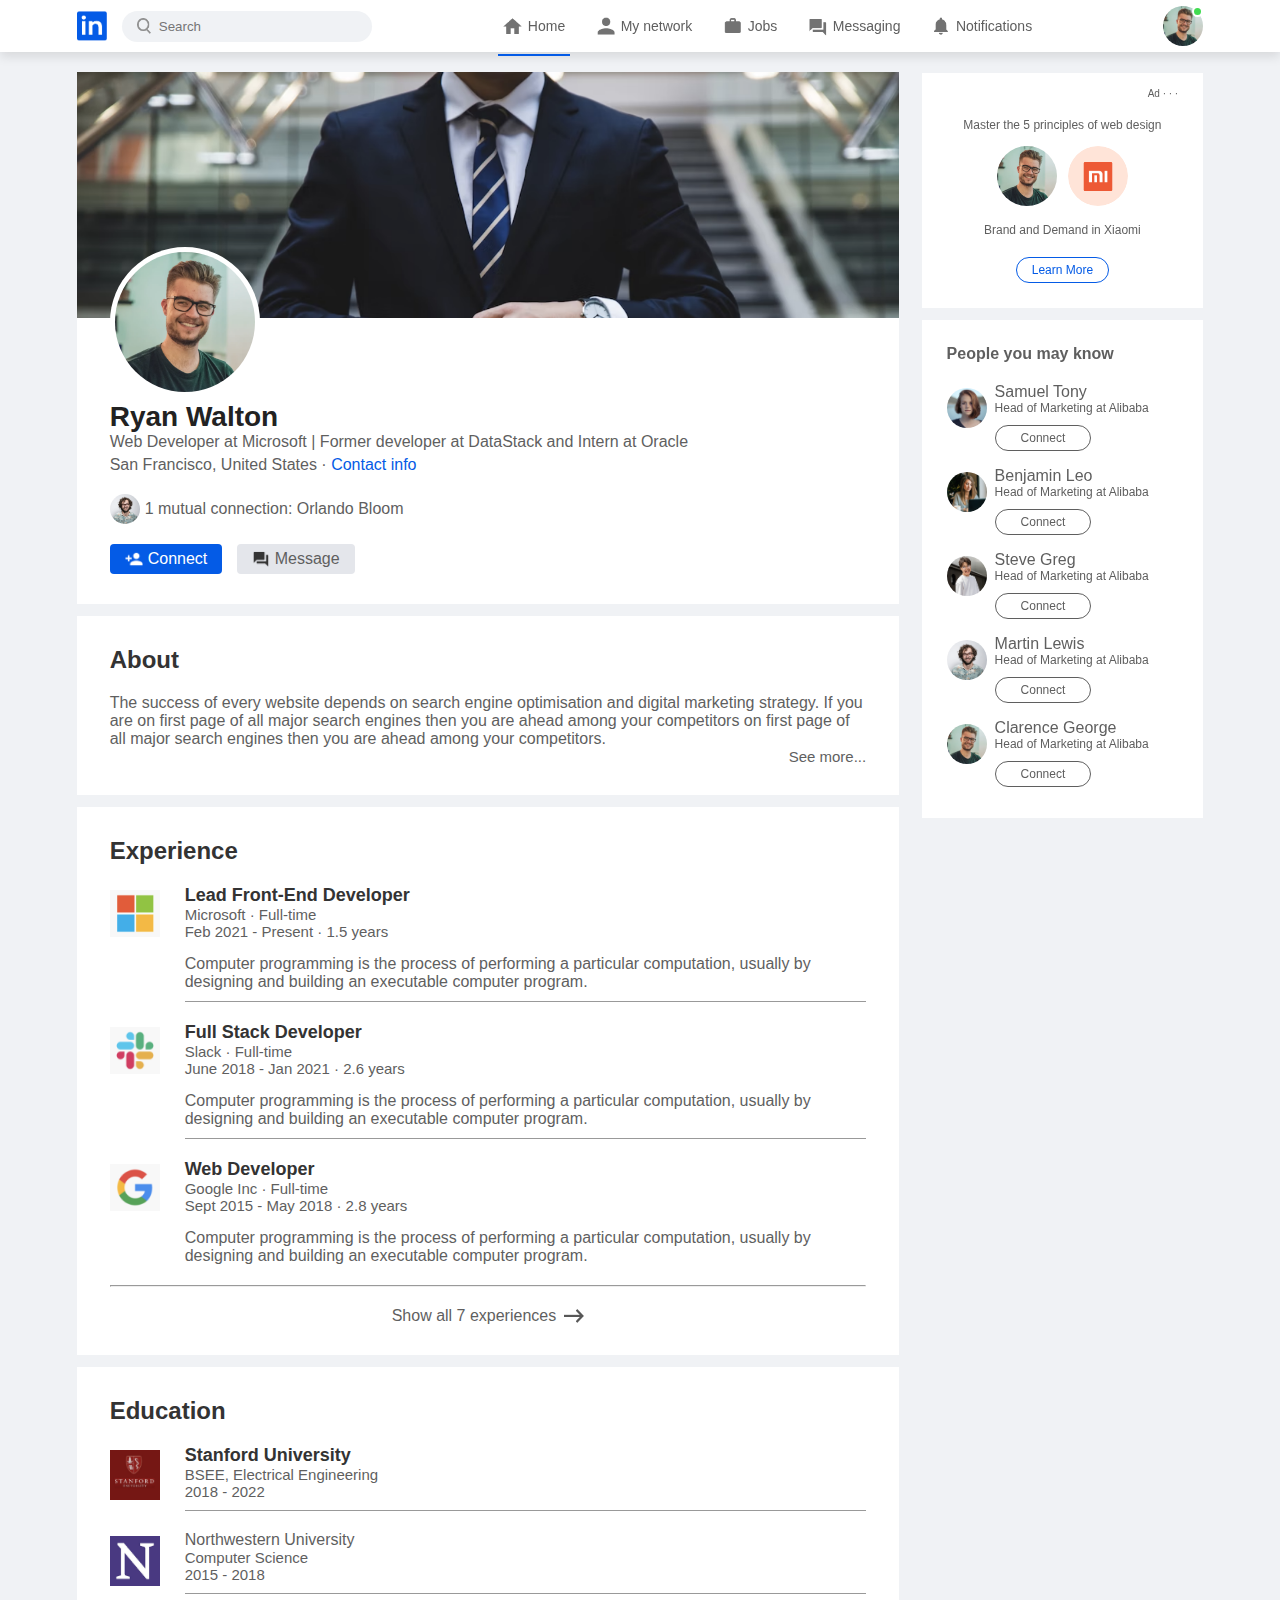
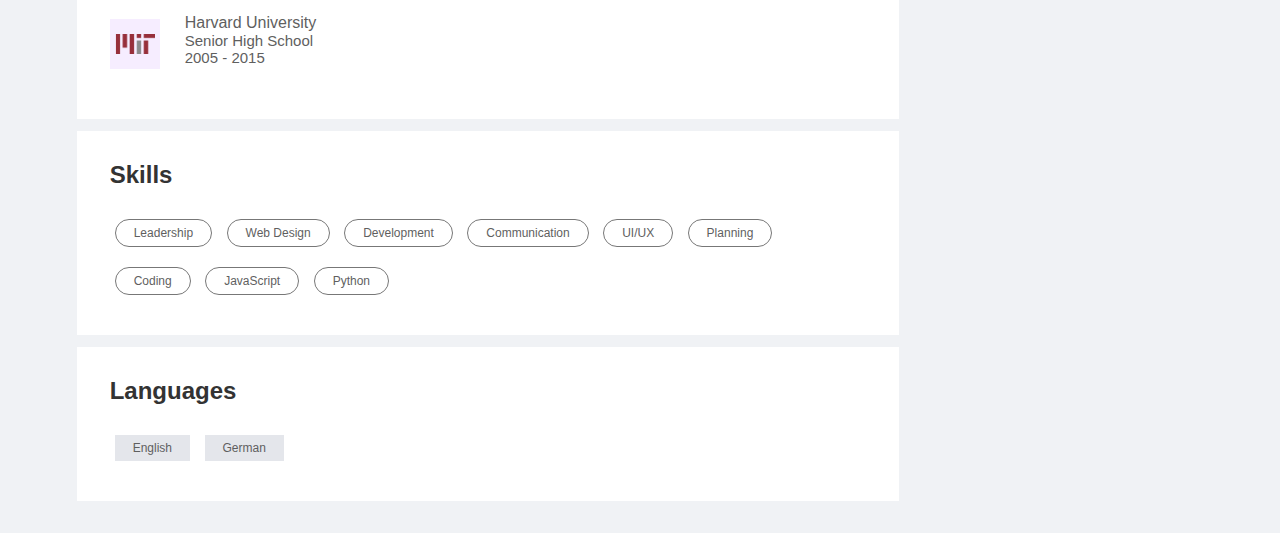
==== commit 2e7e5b9d: ".." ====
--- a/profile.html
+++ b/profile.html
@@ -210,13 +210,55 @@
         </div>
 
         <div class="sidebar-people">
-            
+            <h3>People you may know</h3>
+            <div class="sidebar-people-row">
+                <img src="images/user-3.png">
+                <div>
+                    <h2>Samuel Tony</h2>
+                    <p>Head of Marketing at Alibaba</p>
+                    <a href="#">Connect</a>
+                </div>
+            </div>
+            <div class="sidebar-people-row">
+                <img src="images/user-4.png">
+                <div>
+                    <h2>Benjamin Leo</h2>
+                    <p>Head of Marketing at Alibaba</p>
+                    <a href="#">Connect</a>
+                </div>
+            </div>
+            <div class="sidebar-people-row">
+                <img src="images/user-5.png">
+                <div>
+                    <h2>Steve Greg</h2>
+                    <p>Head of Marketing at Alibaba</p>
+                    <a href="#">Connect</a>
+                </div>
+            </div>
+            <div class="sidebar-people-row">
+                <img src="images/user-2.png">
+                <div>
+                    <h2>Martin Lewis</h2>
+                    <p>Head of Marketing at Alibaba</p>
+                    <a href="#">Connect</a>
+                </div>
+            </div>
+            <div class="sidebar-people-row">
+                <img src="images/user-1.png">
+                <div>
+                    <h2>Clarence George</h2>
+                    <p>Head of Marketing at Alibaba</p>
+                    <a href="#">Connect</a>
+                </div>
+            </div>
         </div>
 
     </div>
 </div>
     
-
+<div class="profile-footer">
+    
+</div>
 
 
 <script>
--- a/style.css
+++ b/style.css
@@ -657,4 +657,38 @@
 /*--------------profile-right-sidebar--------*/
 .profile-sidebar .sidebar-ad{
     margin: 0;
+}
+.sidebar-people{
+    background: #fff;
+    padding: 15px 25px;
+    margin: 12px 0;
+    font-size: 12px;
+}
+.sidebar-people h3{
+    font-size: 16px;
+    font-weight: 600;
+    margin: 10px 0 20px;
+}
+.sidebar-people-row{
+    display: flex;
+    align-items: flex-start;
+    margin: 6px 0;
+}
+.sidebar-people-row img{
+    width: 40px;
+    border-radius: 50%;
+    margin-right: 8px;
+    margin-top: 5px;
+}
+.sidebar-people-row h2{
+    font-weight: 500;
+    font-size: 16px;
+}
+.sidebar-people-row a{
+    display: inline-block;
+    margin: 10px 0;
+    padding: 5px 25px;
+    border: 1px solid #5f5f5f;
+    border-radius: 30px;
+    font-weight: 500;
 }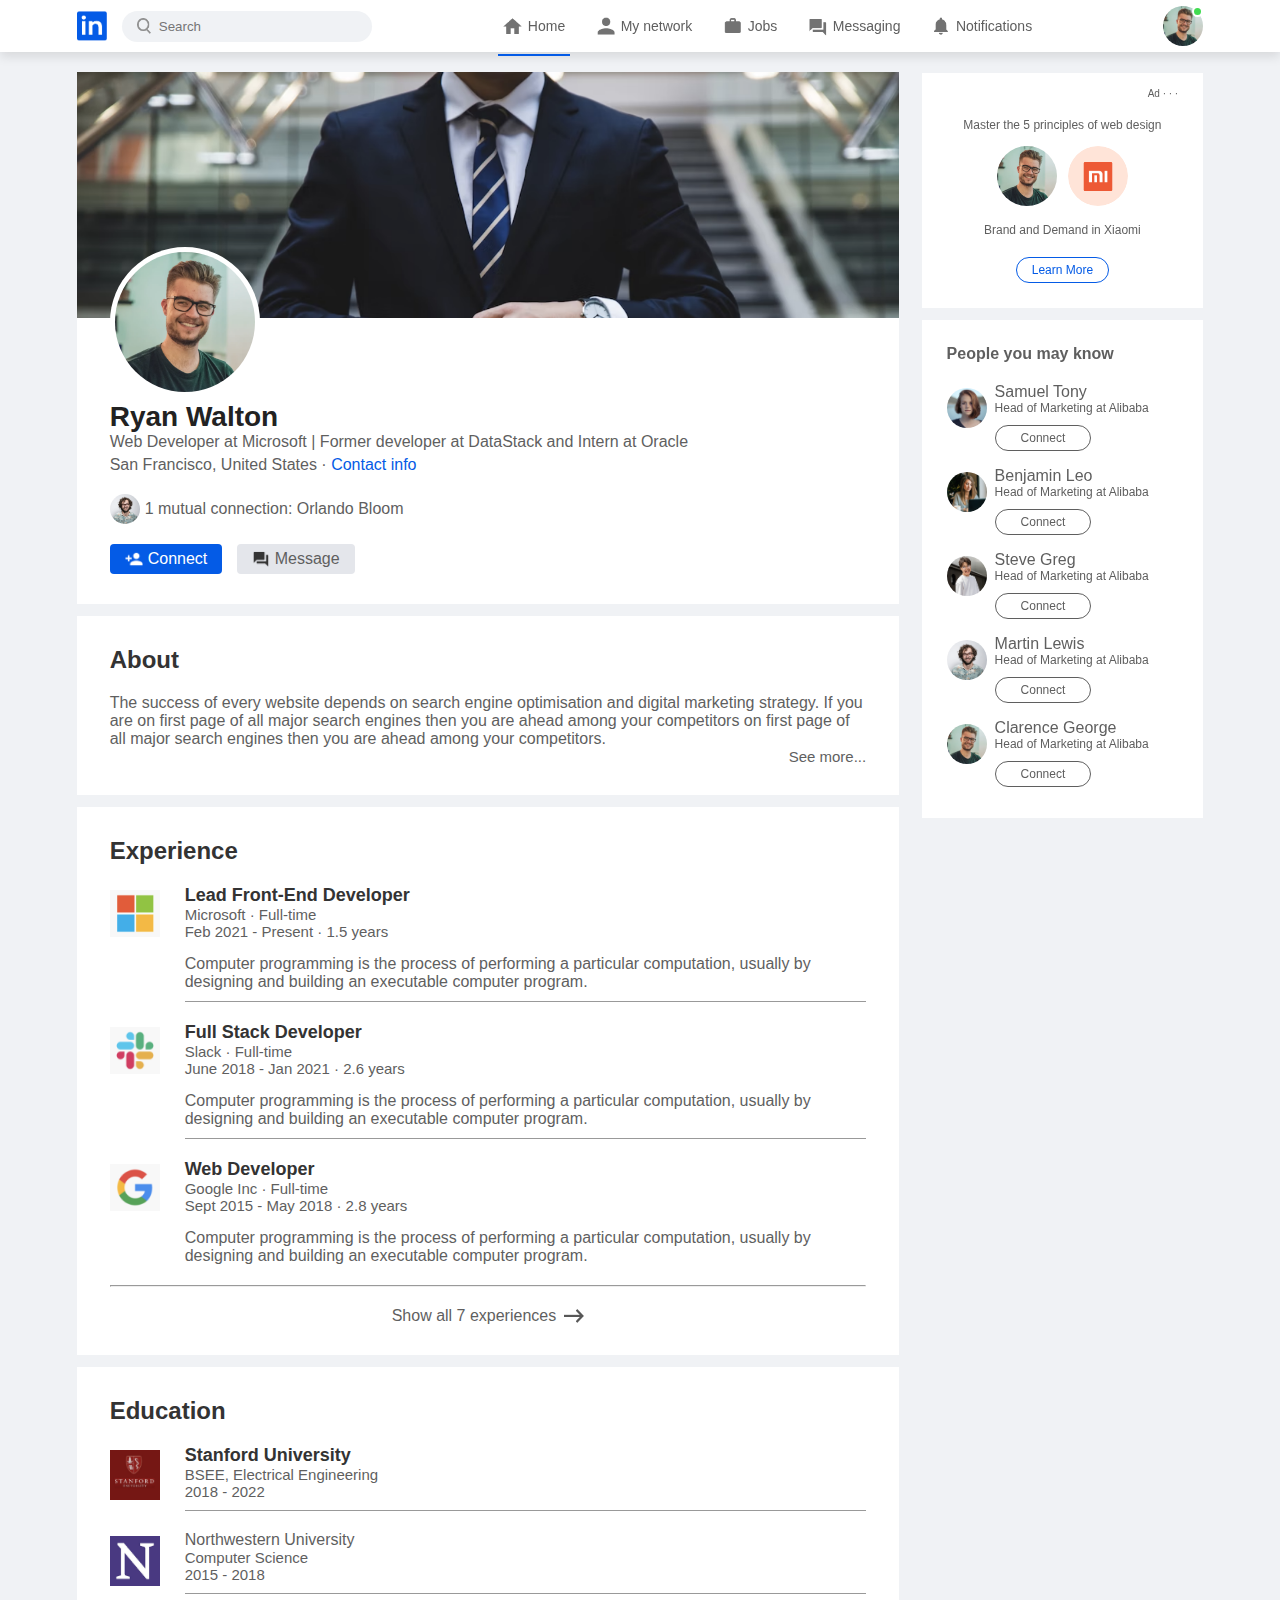
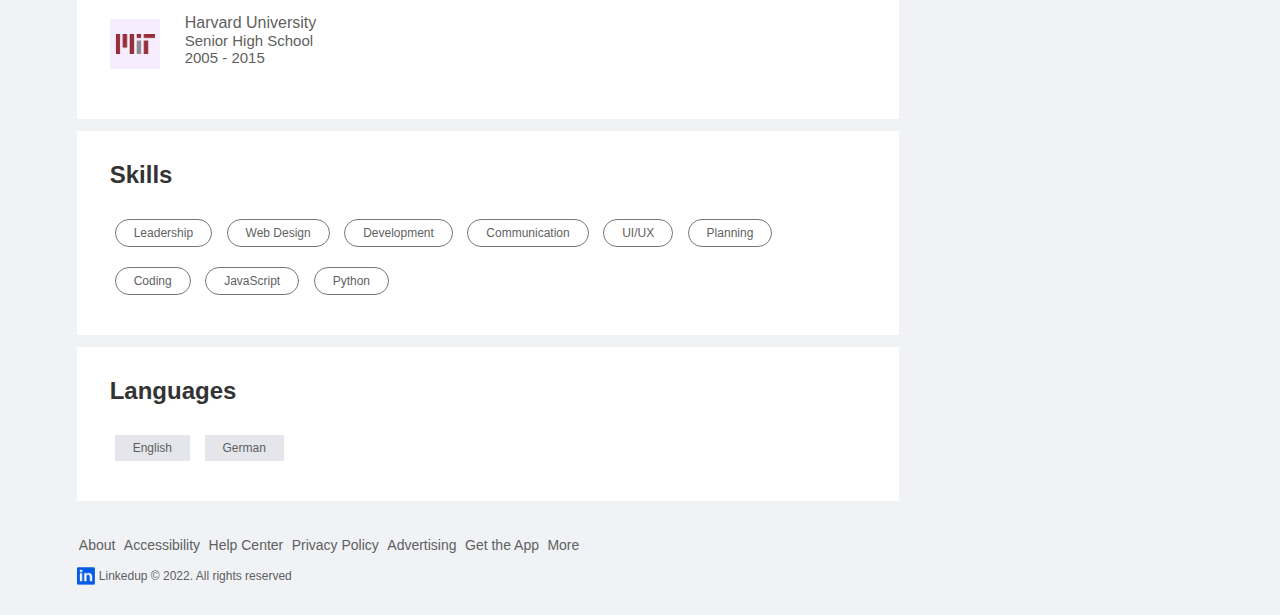
==== commit 7bb483f7: ".." ====
--- a/profile.html
+++ b/profile.html
@@ -38,7 +38,7 @@
             <img src="images/user-1.png">
             <div>
                 <h3>Ryan Walton</h3>
-                <a href="#">See your profile</a>
+                <a href="profile.html">See your profile</a>
             </div>
         </div>
         <hr>
@@ -257,7 +257,20 @@
 </div>
     
 <div class="profile-footer">
-    
+    <div class="sidebar-useful-links">
+        <a href="#">About</a>
+        <a href="#">Accessibility</a>
+        <a href="#">Help Center</a>
+        <a href="#">Privacy Policy</a>
+        <a href="#">Advertising</a>
+        <a href="#">Get the App</a>
+        <a href="#">More</a>
+
+        <div class="copyright-msg">
+            <img src="images/logo.png">
+            <p>Linkedup &#169; 2022. All rights reserved</p>
+        </div>
+    </div>
 </div>
 
 
--- a/style.css
+++ b/style.css
@@ -691,4 +691,56 @@
     border: 1px solid #5f5f5f;
     border-radius: 30px;
     font-weight: 500;
+}
+.profile-footer{
+    padding: 0 6% 30px;
+}
+.profile-footer .sidebar-useful-links{
+    text-align: left;
+    padding: 0;
+}
+.profile-footer .copyright-msg{
+    justify-content: flex-start;
+}
+/*-------------media-query-for-small-screen-------------*/
+@media only screen and (max-width: 600px){
+    .search-box{
+        background: transparent;
+        width: auto;
+        padding: 0;
+    }
+    .search-box input{
+        width: 0;
+        padding: 0;
+    }
+    .navbar-center ul li a span{
+        display: none;
+    }
+    .navbar-center ul li a{
+        padding-right: 0;
+        margin: 5px;
+    }
+    .nav-profile-img{
+        width: 30px;
+    }
+    .container{
+        padding: 15px 3%;
+    }
+    .left-sidebar, .right-sidebar{
+        flex-basis: 100%;
+        position: relative;
+        top: unset;
+    }
+    .main-content{
+        flex-basis: 100%;
+    }
+    .post-stats div{
+        margin: 2px 0;
+    }
+    .post-activity-link span{
+        display: none;
+    }
+    .post-activity-link img{
+        margin-right: 0;
+    }
 }